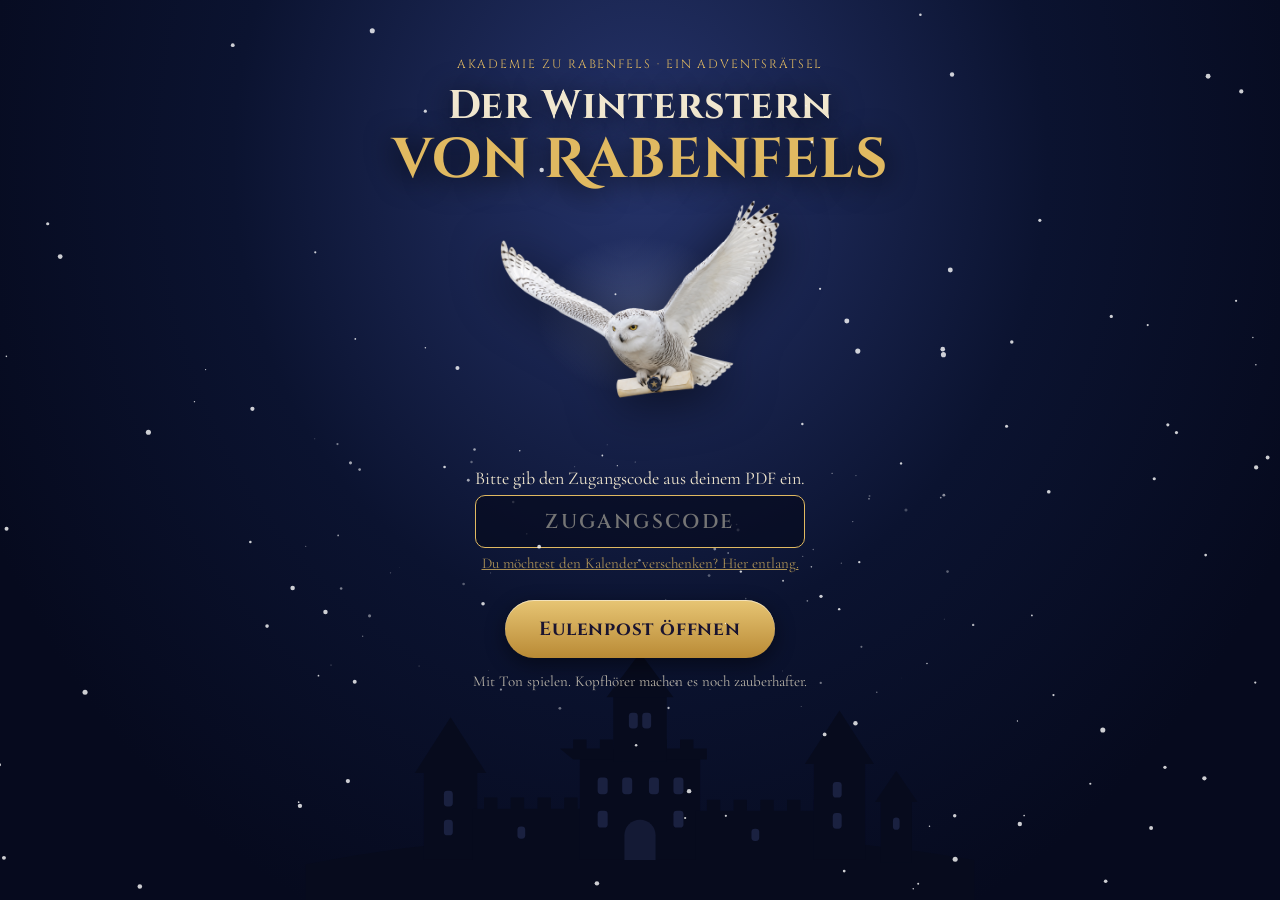
==== vorschau/index.html @ 27e2ab5c "Vorschau: gemalte Burg am Himmel, sprechende Porträts mit Stimmen, Pip Suchspiel Co-Authored-By: Cla" ====
<!doctype html>
<html lang="de">
<head><meta name="robots" content="noindex">
<meta charset="utf-8">
<meta name="viewport" content="width=device-width,initial-scale=1,viewport-fit=cover">
<title>Der Winterstern von Rabenfels</title>
<meta name="theme-color" content="#060a1e">
<meta name="robots" content="noindex">
<link rel="preconnect" href="https://fonts.googleapis.com"><link rel="preconnect" href="https://fonts.gstatic.com" crossorigin>
<link href="https://fonts.googleapis.com/css2?family=Cinzel:wght@500;700&family=Cinzel+Decorative:wght@700&family=Cormorant+Garamond:ital,wght@0,500;0,700;1,500;1,700&display=swap" rel="stylesheet">
<link rel="stylesheet" href="style.css?v=12">
</head>
<body>
<canvas id="snow"></canvas>

<section id="s-start" class="screen on">
  <div class="start-sky" id="start-sky"></div>
  <div class="start-in">
    <div class="kick">Akademie zu Rabenfels · Ein Adventsrätsel</div>
    <h1>Der Winterstern<em>von Rabenfels</em></h1>
    <div class="start-owl"><img src="eule.png" alt="Schneeeule mit Eulenpost"></div>
    <p id="giftline" class="giftline"></p>
    <div id="giftmsg" class="giftmsg"></div>
    <div id="codebox" class="codebox">
      <p>Bitte gib den Zugangscode aus deinem PDF ein.</p>
      <input id="code" autocomplete="off" autocapitalize="characters" placeholder="Zugangscode">
      <p class="small"><a href="verschenken.html">Du möchtest den Kalender verschenken? Hier entlang.</a></p>
    </div>
    <button id="btn-start" class="btn big">Eulenpost öffnen</button>
    <p class="small">Mit Ton spielen. Kopfhörer machen es noch zauberhafter.</p>
    <div class="start-spacer"></div>
  </div>
</section>

<section id="s-intro" class="screen">
  <video id="ivid" class="ivid" playsinline muted preload="auto" poster="intro_poster.jpg" src="intro.mp4"></video><div class="ivig"></div>
  <div class="intro-text" id="intro-text"></div>
  <button id="btn-skip" class="btn ghost sm skip">Weiter</button>
</section>

<section id="s-desk" class="screen">
  <header class="deskhead">
    <div><div class="kick">Akademie zu Rabenfels</div><div class="title">Der Winterstern</div></div>
    <div class="headbtns"><button id="btn-book" class="icon" title="Zauberbuch"></button><button id="btn-sound" class="icon" title="Ton"></button></div>
  </header>
  <div class="skybox" id="skybox"></div>
  <div class="skylab" id="skylab"></div>
  <div class="grid" id="grid"></div>
  <p class="foot" id="deskfoot"></p>
</section>

<section id="s-env" class="screen">
  <div class="env-wrap">
    <div class="env-date" id="env-date"></div>
    <div class="owl" id="owl"><img src="eule.png" alt="Schneeeule mit Brief"></div>
    <div class="letter" id="letter">
      <div class="lt-back"></div>
      <div class="lt-card" id="lt-card">Eulenbrief</div>
      <div class="lt-front"></div>
      <div class="lt-flap"></div>
      <div class="rune" id="rune"></div>
    </div>
    <p class="env-hint" id="env-hint">Fahr mit dem Finger die leuchtende Rune nach</p>
    <button class="btn ghost sm" id="btn-env-back">Zurück zum Sternenhimmel</button>
  </div>
</section>

<section id="s-case" class="screen">
  <div class="case">
    <div class="paper">
      <div class="case-top"><span id="c-date"></span><span class="nr" id="c-nr"></span></div>
      <div class="dept">Eulenbrief von Meisterin Eibenhain</div>
      <div class="titlerow"><h2 id="c-title"></h2><button class="say" id="btn-say" title="Vorlesen"></button></div>
      <p class="story" id="c-story"></p>
      <div class="widget" id="c-widget"></div>
      <p class="question" id="c-q"></p>
      <div class="answer" id="c-answer"></div>
      <div class="hints"><button class="btn ghost sm" id="btn-h1">Hinweis 1</button><button class="btn ghost sm" id="btn-h2">Hinweis 2</button></div>
      <p class="hinttext" id="c-hint"></p>
      <div class="solved" id="c-solved"></div>
    </div>
    <button class="btn ghost" id="btn-case-back">Zurück zum Sternenhimmel</button>
  </div>
</section>

<section id="s-book" class="screen">
  <div class="case"><div class="paper book-page">
    <div class="kick" style="color:var(--gold2)">Akademie zu Rabenfels</div>
    <h2>Das Zauberbuch</h2>
    <p class="story">Über dem höchsten Turm der Akademie leuchtet seit tausend Wintern der Winterstern. In dieser Nacht ist er erloschen, und ein Schneesturm hat sich über die Burg gelegt. Meisterin Eibenhain schickt dir jeden Tag im Dezember einen Eulenbrief mit einem Rätsel. Jede Lösung entzündet einen Stern mit einem Buchstaben. An Heiligabend verbindest du alle Sterne, sprichst die Formel und entzündest den Winterstern neu.</p>
    <h3>Zahlentafel</h3>
    <div class="numtab" id="numtab"></div>
    <h3>So funktioniert es</h3>
    <p class="story">Jeden Tag im Dezember bringt die Eule einen neuen Brief. Verpasste Tage kannst du jederzeit nachholen, zukünftige Briefe bleiben versiegelt. Wenn du nicht weiterkommst, helfen dir zwei Hinweise. Dein Fortschritt bleibt auf diesem Handy gespeichert.</p>
    <button class="btn" id="btn-book-back">Zurück</button>
  </div></div>
</section>

<section id="s-final" class="screen">
  <div class="fin-wrap">
    <div class="fin-head"><div class="kick">Heiligabend · Die Sternennacht</div><h2>Der Winterstern</h2></div>
    <p class="fin-hint" id="fin-hint"></p>
    <div class="finsky" id="finsky"></div>
    <div class="formula" id="formula"></div>
    <div class="fin-help" id="fin-help"><button class="btn ghost sm" id="btn-auto">Sterne verbinden lassen</button></div>
    <div id="verdict" class="paper verdict"></div>
    <div id="cert-wrap" class="cert-wrap">
      <div class="cert" id="cert"><div class="cert-in">
        <div class="cert-kick">AKADEMIE ZU RABENFELS</div>
        <div class="cert-title">Urkunde</div>
        <div class="cert-sub">Hiermit wird</div>
        <div class="cert-name" id="cert-name">Lehrling</div>
        <div class="cert-sub">ernannt zum Titel</div>
        <div class="cert-rank" id="cert-rank">Meister der Winterzauberei</div>
        <div class="cert-text">In 24 Nächten wurden alle Rätsel gelöst, die alte Formel gefunden und der Winterstern von Rabenfels wieder entzündet.</div>
        <div class="cert-foot"><div><span class="sig">Eibenhain</span><small>Meisterin Eibenhain</small></div><div class="cert-seal"><span class="cs-hint">Halten</span></div><div><span class="sig">24.12.</span><small>Rabenfels</small></div></div>
      </div></div>
      <p class="cert-tap"></p>
      <div class="rankpick" id="rankpick"><button class="btn ghost sm" data-r="Meisterin der Winterzauberei">Meisterin</button><button class="btn ghost sm" data-r="Meister der Winterzauberei">Meister</button></div>
      <div class="cert-name-edit" id="cert-edit"><input id="cert-input" maxlength="32" placeholder="Dein Name für die Urkunde"><button class="btn sm" id="cert-set">Eintragen</button></div>
      <div class="cert-btns"><button class="btn" id="cert-save">Urkunde speichern</button><button class="btn ghost" id="cert-share">Teilen</button></div>
      <button class="btn ghost sm" id="final-back" style="margin-top:8px">Zurück zum Sternenhimmel</button>
    </div>
    <div id="secret-wrap" class="secret-wrap">
      <div class="owlbig"><img src="eule.png" alt=""></div>
      <p class="secret-q">Eine letzte Eule bringt dir einen Brief.</p>
      <p class="secret-from" id="secret-from"></p>
      <button class="btn" id="secret-open">Brief öffnen</button>
    </div>
  </div>
</section>

<section id="s-secret" class="screen">
  <div class="secret-page">
    <div class="paper secret-letter" id="secret-letter">
      <div class="kick" style="color:var(--gold2)">Heiligabend · Persönlich</div>
      <h2 id="secret-to">Für dich</h2>
      <p class="secret-text" id="secret-text"></p>
      <p class="secret-sign" id="secret-sign"></p>
    </div>
    <button class="btn ghost" id="secret-back">Zurück zur Urkunde</button>
  </div>
</section>

<div id="cert-modal" class="cert-modal" aria-hidden="true">
  <div class="cm-box">
    <img id="cert-big" alt="Urkunde Winterzauberei">
    <div class="cm-btns"><button class="btn" id="cert-pdf">Als PDF speichern</button><button class="btn ghost" id="cert-close">Schließen</button></div>
    <p class="cm-note">Das PDF ist im A4 Querformat und lässt sich direkt ausdrucken.</p>
  </div>
</div>
<div id="toast" class="toast"></div>
<audio id="music" src="musik.mp3" loop preload="auto"></audio>
<script src="icons.js?v=12"></script>
<script src="gate.js"></script>
<script src="data.js?v=12"></script>
<script src="stimmen.js?v=12"></script>
<script src="app.js?v=12"></script>
<script src="widgets.js?v=12"></script>
</body>
</html>
---- vorschau/style.css ----
:root{--ink:#2b2340;--paper:#f2e8d2;--paper2:#e6d6b2;--gold:#e0b961;--gold2:#b8893a;--navy:#0b1330;--deep:#060a1e;--blue:#2f4f96;--wax:#1d2f6b;--rose:#8a2a3a}
*{box-sizing:border-box;-webkit-tap-highlight-color:transparent}
html,body{margin:0;height:100%;background:var(--deep);color:#f1e7cf;font-family:'Cormorant Garamond',Georgia,serif;font-size:18px;overflow:hidden}
button{font:inherit;cursor:pointer;color:inherit}
#snow{position:fixed;inset:0;pointer-events:none;z-index:50}
.screen{position:fixed;inset:0;display:none;overflow-y:auto;-webkit-overflow-scrolling:touch;overflow-x:hidden}
.screen.on{display:block;animation:fadein .6s ease}
@keyframes fadein{from{opacity:0}to{opacity:1}}
.kick{font-family:Cinzel,serif;letter-spacing:.16em;text-transform:uppercase;font-size:12px;color:var(--gold)}
.btn{background:linear-gradient(180deg,#e7c574,#b98a35);color:#1a1430;border:0;border-radius:999px;padding:12px 24px;font-family:Cinzel,serif;font-weight:700;font-size:16px;letter-spacing:.04em;box-shadow:0 6px 20px rgba(0,0,0,.45),inset 0 1px 0 rgba(255,255,255,.5);transition:transform .15s}
.btn:active{transform:scale(.96)}
.btn.big{font-size:19px;padding:16px 34px;margin-top:22px}
.btn.ghost{background:transparent;border:1px solid rgba(224,185,97,.6);color:var(--gold);box-shadow:none}
.paper .btn.ghost{color:var(--ink);border-color:rgba(43,35,64,.45)}
.btn.sm{padding:8px 15px;font-size:13px}
.small{font-size:15px;opacity:.75;margin-top:14px}
h1,h2,h3{font-family:Cinzel,serif;font-weight:700}
/* Start */
#s-start{background:radial-gradient(ellipse at 50% 18%,#26346b 0,#0b1330 45%,#060a1e 80%)}
.start-sky{position:absolute;inset:0;overflow:hidden}
.start-sky svg{position:absolute;left:50%;bottom:0;transform:translateX(-50%);width:max(100%,760px);height:auto;max-height:52vh}
.start-in{position:relative;min-height:100%;display:flex;flex-direction:column;align-items:center;justify-content:flex-start;text-align:center;padding:calc(56px + env(safe-area-inset-top)) 22px 40px}
h1{font-size:34px;line-height:1.12;margin:12px 0 6px;text-shadow:0 4px 30px #000;letter-spacing:.02em}
h1 em{display:block;font-style:normal;color:var(--gold);font-size:46px;font-family:'Cinzel Decorative',Cinzel,serif}
.giftline{font-style:italic;font-size:20px;color:#f6e7c4;min-height:22px;max-width:340px;margin:8px 0}
.giftmsg{display:none;white-space:pre-line;background:rgba(242,232,210,.94);color:var(--ink);border-radius:10px;padding:14px 16px;max-width:360px;font-size:18px;box-shadow:0 10px 30px rgba(0,0,0,.5)}
.codebox{display:none;margin-top:14px;max-width:340px}
.codebox p{margin:6px 0}
.codebox input{width:100%;font:600 20px Cinzel,serif;text-align:center;letter-spacing:.12em;padding:12px;border-radius:10px;border:1px solid var(--gold);background:rgba(6,10,30,.7);color:#fff3d6;text-transform:uppercase}
.codebox a{color:var(--gold)}
.start-spacer{flex:1;min-height:40px}
.deadstar{position:relative;width:70px;height:70px;margin:4px auto}
.deadstar svg{width:100%;height:100%}
/* Intro */
#s-intro{background:#040716}
.intro-stage{position:absolute;inset:0;overflow:hidden}
.intro-stage svg{position:absolute;left:50%;bottom:0;transform:translateX(-50%);width:max(100%,600px)}
.intro-text{position:absolute;left:0;right:0;top:18%;text-align:center;font-family:Cinzel,serif;font-size:24px;line-height:1.35;text-shadow:0 2px 20px #000;padding:0 26px;transition:opacity .6s}
.skip{position:absolute;right:16px;top:calc(16px + env(safe-area-inset-top));z-index:5}
#istar{transform-origin:300px 120px;transition:opacity 2.5s,transform 2.5s}
#istar.out{opacity:.08;transform:scale(.5)}
.win{transition:fill 1.2s}
/* Desk */
#s-desk{background:linear-gradient(180deg,#0a1230 0,#111c45 40%,#1b1b3a 100%)}
.deskhead{display:flex;justify-content:space-between;align-items:center;padding:calc(14px + env(safe-area-inset-top)) 16px 4px}
.deskhead .title{font-family:Cinzel,serif;font-size:23px;font-weight:700}
.headbtns{display:flex;gap:8px}
.icon{width:44px;height:44px;border-radius:50%;border:1px solid rgba(224,185,97,.5);background:rgba(0,0,0,.25);font-size:20px}
.skybox{position:relative;margin:4px 12px 2px;border-radius:16px;overflow:hidden;background:radial-gradient(ellipse at 50% 30%,#22306a,#0a1230 75%);box-shadow:inset 0 0 40px rgba(0,0,0,.6),0 8px 24px rgba(0,0,0,.4);max-width:520px;margin-left:auto;margin-right:auto}
.skybox svg{display:block;width:100%;height:auto}
.skylab{text-align:center;font-family:Cinzel,serif;font-size:13px;letter-spacing:.08em;color:var(--gold);margin:8px 0 2px}
.st-star{transition:opacity .6s}
.st-star.new{animation:starin 1.4s ease}
@keyframes starin{0%{transform:scale(3);opacity:0}60%{opacity:1}100%{transform:scale(1)}}
.grid{display:grid;grid-template-columns:repeat(4,1fr);gap:12px;padding:10px 14px 18px;max-width:520px;margin:0 auto}
.env{position:relative;aspect-ratio:4/3;border-radius:6px;background:linear-gradient(160deg,#f1e4c6,#d8c49a);box-shadow:0 6px 14px rgba(0,0,0,.45);border:0;padding:0;overflow:hidden;color:var(--ink);transform:rotate(var(--r,0deg));transition:transform .2s}
.env::before{content:"";position:absolute;left:0;right:0;top:0;height:55%;background:linear-gradient(160deg,#e4d2aa,#ccb586);clip-path:polygon(0 0,100% 0,50% 100%)}
.env .num{position:absolute;left:6px;bottom:2px;font-family:Cinzel,serif;font-weight:700;font-size:18px}
.env .wax{position:absolute;left:50%;top:50%;width:34px;height:34px;transform:translate(-50%,-38%)}
.env .wax img{width:100%;height:100%}
.env .wax i{position:absolute;right:-8px;bottom:-6px;font-size:13px;font-style:normal}
.env.locked{filter:grayscale(.55) brightness(.62)}
.env.open{background:linear-gradient(160deg,#e9e0cb,#cfc2a4)}
.env.open::before{opacity:.35}
.env .solvedmark{position:absolute;left:50%;top:50%;transform:translate(-50%,-50%);font-size:26px;color:var(--gold2)}
.env.today{animation:glow 2s ease-in-out infinite}
@keyframes glow{0%,100%{box-shadow:0 0 0 2px rgba(224,185,97,.4),0 6px 14px rgba(0,0,0,.45)}50%{box-shadow:0 0 0 3px var(--gold),0 0 26px rgba(224,185,97,.75)}}
.foot{text-align:center;font-size:16px;opacity:.75;padding:0 20px calc(30px + env(safe-area-inset-bottom))}
/* Eulenbrief öffnen */
#s-env{background:radial-gradient(ellipse at 50% 30%,#1d2b62,#070c22 75%)}
.env-wrap{min-height:100%;display:flex;flex-direction:column;align-items:center;justify-content:center;padding:calc(30px + env(safe-area-inset-top)) 14px 30px}
.env-date{font-family:Cinzel,serif;color:var(--gold);letter-spacing:.1em;font-size:15px;margin-bottom:6px;text-align:center}
.owl{width:min(64vw,250px);height:min(45vw,176px);transform:translate(-120vw,-30px) rotate(-10deg);filter:drop-shadow(0 14px 18px rgba(0,0,0,.45));pointer-events:none;position:relative;z-index:4}
.owl img{width:100%;height:100%;object-fit:contain;transform-origin:50% 60%;animation:flap .42s ease-in-out infinite alternate}
@keyframes flap{from{transform:scaleY(1) translateY(0)}to{transform:scaleY(.93) translateY(5px)}}
.owl.rest img{animation:hover 1.6s ease-in-out infinite alternate}
@keyframes hover{from{transform:translateY(0) rotate(-1deg)}to{transform:translateY(-8px) rotate(1.5deg)}}
.owl.fly{animation:owlfly 1.6s cubic-bezier(.2,.8,.25,1) forwards}
.owl.away{animation:owlaway 1.3s ease-in forwards}
@keyframes owlfly{0%{transform:translate(-110vw,-120px) scale(.45) rotate(-14deg)}60%{transform:translate(6vw,-14px) scale(1.04) rotate(6deg)}100%{transform:translate(0,0) scale(1) rotate(0)}}
@keyframes owlaway{0%{transform:translate(0,0) scale(1)}100%{transform:translate(115vw,-60vh) scale(.5) rotate(12deg)}}
.letter{position:relative;width:min(92vw,380px);aspect-ratio:4/3;margin-top:6px;opacity:0;transform:translateY(-40px) scale(.7)}
.letter.in{animation:letterin .9s .9s ease forwards}
@keyframes letterin{to{opacity:1;transform:none}}
.lt-back{position:absolute;inset:0;border-radius:8px;background:linear-gradient(160deg,#f3e7cb,#d9c497);box-shadow:0 18px 40px rgba(0,0,0,.6)}
.lt-flap{position:absolute;left:0;right:0;top:0;height:58%;background:linear-gradient(160deg,#e6d4a9,#ccb382);clip-path:polygon(0 0,100% 0,50% 100%);transform-origin:top;transition:transform .9s ease;z-index:2}
.letter.opened .lt-flap{transform:rotateX(180deg);z-index:0}
.lt-card{position:absolute;left:8%;right:8%;top:12%;bottom:8%;background:#fbf4e3;border-radius:4px;transition:transform 1s ease .4s;z-index:1;display:flex;align-items:flex-start;justify-content:center;padding-top:10px;font-family:Cinzel,serif;color:var(--ink);font-size:14px;letter-spacing:.1em}
.letter.opened .lt-card{transform:translateY(-55%)}
.lt-front{position:absolute;inset:0;border-radius:8px;background:linear-gradient(160deg,#efe1c0,#d6c092);clip-path:polygon(0 0,50% 62%,100% 0,100% 100%,0 100%);z-index:2}
.rune{position:absolute;left:50%;top:58%;width:44%;aspect-ratio:1;transform:translate(-50%,-50%);z-index:3;touch-action:none}
.rune svg{width:100%;height:100%;overflow:visible}
.rune.broken{animation:sealbreak 1s ease forwards}
@keyframes sealbreak{30%{transform:translate(-50%,-50%) scale(1.15)}100%{transform:translate(-50%,-50%) scale(.2);opacity:0}}
.env-hint{margin:22px 0 10px;text-align:center;font-size:19px;color:#f3e2bb;min-height:26px;max-width:340px}
/* Rätselseite */
#s-case{background:radial-gradient(ellipse at 50% 0,#1d2b62,#070c22 70%)}
.case{max-width:560px;margin:0 auto;padding:calc(14px + env(safe-area-inset-top)) 14px calc(40px + env(safe-area-inset-bottom))}
.paper{position:relative;background:linear-gradient(180deg,#f6eedb,#ecdfc0);color:var(--ink);border-radius:12px;padding:22px 18px 20px;box-shadow:0 18px 40px rgba(0,0,0,.55);margin-bottom:16px}
.paper::before{content:"";position:absolute;inset:8px;border:1px solid rgba(184,137,58,.45);border-radius:8px;pointer-events:none}
.case-top{display:flex;justify-content:space-between;align-items:center;font-family:Cinzel,serif;font-size:13px;letter-spacing:.08em;color:var(--gold2)}
.case-top .nr{display:inline-flex;align-items:center;justify-content:center;width:38px;height:38px;border-radius:50%;background:var(--wax);color:#f1d690;font-weight:700;font-size:17px}
.dept{font-family:Cinzel,serif;font-size:11px;letter-spacing:.18em;text-transform:uppercase;opacity:.6;margin-top:2px}
.titlerow{display:flex;align-items:center;justify-content:space-between;gap:10px}
.titlerow h2{font-size:24px;margin:10px 0 4px;line-height:1.15}
.say{width:42px;height:42px;flex:none;border-radius:50%;border:1px solid rgba(43,35,64,.35);background:transparent;font-size:19px}
.say.on{background:var(--gold);border-color:var(--gold2)}
.story{font-size:19px;line-height:1.45;margin:8px 0}
.story .cur{display:inline-block;width:2px;background:var(--ink);animation:blink 1s infinite;margin-left:1px}
@keyframes blink{50%{opacity:0}}
.widget{margin:14px 0 6px}
.question{font-weight:700;font-size:19px;line-height:1.35;margin:12px 0 8px}
.answer{display:flex;gap:8px;margin-top:6px}
.answer input{flex:1;min-width:0;font:600 19px Cinzel,serif;padding:11px 12px;border:1px solid rgba(43,35,64,.45);border-radius:10px;background:#fffaf0;color:var(--ink);text-transform:uppercase;letter-spacing:.06em}
.hints{display:flex;gap:8px;margin-top:14px}
.hinttext{font-style:italic;font-size:18px;min-height:4px;margin:8px 0 0}
.solved{display:none;margin-top:16px;padding:16px;border-radius:12px;background:linear-gradient(180deg,#14204a,#0b1330);color:#f6e8c4;text-align:center;font-size:18px;line-height:1.4}
.solved b.big{display:block;font-family:Cinzel,serif;font-size:54px;color:var(--gold);line-height:1.1;margin:4px 0;text-shadow:0 0 22px rgba(224,185,97,.7)}
.solved .stamp2{display:block;font-family:Cinzel,serif;letter-spacing:.3em;font-size:13px;color:var(--gold);opacity:.9}
.shake{animation:shake .45s}
@keyframes shake{20%,60%{transform:translateX(-7px)}40%,80%{transform:translateX(7px)}}
.flystar{position:fixed;left:50%;top:55%;z-index:60;font-family:Cinzel,serif;font-size:46px;color:#fff3c4;text-shadow:0 0 18px #ffd56a,0 0 40px #ffb92e;pointer-events:none;animation:flystar 1.7s ease-in forwards}
@keyframes flystar{0%{transform:translate(-50%,-50%) scale(.4);opacity:0}25%{transform:translate(-50%,-50%) scale(1.4);opacity:1}100%{transform:translate(-50%,-62vh) scale(.3);opacity:0}}
.sparkle{position:fixed;width:7px;height:7px;border-radius:50%;background:#ffe8a6;box-shadow:0 0 10px #ffd56a;z-index:70;pointer-events:none;animation:spark 1s ease-out forwards}
@keyframes spark{to{transform:translate(var(--dx),var(--dy)) scale(.2);opacity:0}}
.toast{position:fixed;left:50%;bottom:calc(26px + env(safe-area-inset-bottom));transform:translate(-50%,40px);opacity:0;background:rgba(11,19,48,.96);border:1px solid var(--gold);color:#f6e8c4;padding:12px 18px;border-radius:12px;font-size:17px;z-index:90;transition:.3s;max-width:88vw;text-align:center;pointer-events:none}
.toast.on{opacity:1;transform:translate(-50%,0)}
/* Widgets allgemein */
.box{background:rgba(255,255,255,.45);border:1px solid rgba(184,137,58,.4);border-radius:10px;padding:12px}
.wlab{font-family:Cinzel,serif;font-size:12px;letter-spacing:.12em;text-transform:uppercase;color:var(--gold2);margin:10px 0 4px;text-align:center}
.center{text-align:center}
.mx{display:block;margin:10px auto 0}
.opts{display:grid;gap:8px}
.opt{display:flex;flex-direction:column;align-items:center;gap:4px;padding:10px 6px;border-radius:10px;border:1px solid rgba(43,35,64,.3);background:rgba(255,255,255,.5);color:var(--ink)}
.opt.sel{border-color:var(--gold2);background:#fff3d0;box-shadow:0 0 0 2px var(--gold)}
.opt .lab{font-family:Cinzel,serif;font-weight:700}
.scratch{position:relative;border-radius:10px;overflow:hidden;touch-action:none;user-select:none}
.scratch canvas{position:absolute;inset:0;width:100%;height:100%}
.inktext{padding:26px 22px;font-size:22px;line-height:1.45;font-style:italic;color:#4b2a7a;text-align:center;min-height:170px;display:flex;align-items:center;justify-content:center;background:linear-gradient(160deg,#f7edd6,#e9d9b3)}
.ball{position:relative;width:min(78vw,280px);margin:0 auto}
.ball .sphere{position:relative;width:100%;aspect-ratio:1;border-radius:50%;overflow:hidden;background:radial-gradient(circle at 35% 30%,#d7e6ff,#6d86c9 45%,#22306a 80%);box-shadow:0 0 40px rgba(140,170,255,.5);touch-action:none}
.ball .mw{position:absolute;inset:0;display:flex;align-items:center;justify-content:center;font-family:Cinzel,serif;font-weight:700;font-size:44px;color:#fff;text-shadow:0 0 14px #b8d0ff;transform:scaleX(-1);letter-spacing:.05em}
.ball .sphere canvas{position:absolute;inset:0;width:100%;height:100%;border-radius:50%}
.ball .stand{width:60%;height:34px;margin:-8px auto 0;background:linear-gradient(180deg,#8a6a3a,#4f3a1c);clip-path:polygon(12% 0,88% 0,100% 100%,0 100%);border-radius:4px}
.cauld{position:relative;height:250px;touch-action:none}
.cauld .pot{position:absolute;left:50%;bottom:6px;transform:translateX(-50%);width:190px;height:120px}
.cauld .steam{position:absolute;left:50%;bottom:118px;transform:translateX(-50%);font-family:Cinzel,serif;font-weight:700;font-size:34px;color:#fff;text-shadow:0 0 16px #9fe0a5;opacity:0;transition:opacity 1s,transform 1.5s;white-space:nowrap}
.cauld .steam.on{opacity:1;transform:translate(-50%,-14px)}
.ingr{position:absolute;top:4px;display:flex;flex-direction:column;align-items:center;width:25%;touch-action:none}
.ingr .dot{width:44px;height:44px;border-radius:50%;box-shadow:inset -5px -6px 0 rgba(0,0,0,.2),0 4px 8px rgba(0,0,0,.3);display:flex;align-items:center;justify-content:center;font-family:Cinzel,serif;font-weight:700;color:#fff;font-size:18px;text-shadow:0 1px 2px rgba(0,0,0,.6)}
.ingr small{font-size:13px;margin-top:3px;font-weight:600}
.ingr.used{opacity:.2;pointer-events:none}
.seqline{text-align:center;font-family:Cinzel,serif;font-size:22px;letter-spacing:.3em;min-height:28px}
.wheel{width:min(84vw,300px);margin:0 auto;display:block;touch-action:none}
.codeword{text-align:center;font-family:Cinzel,serif;font-size:30px;letter-spacing:.25em;color:var(--wax);font-weight:700}
.moons{display:flex;justify-content:center;gap:6px;flex-wrap:wrap}
.moons .m{width:52px;text-align:center}
.moons svg{width:52px;height:52px}
.qmark{width:52px;height:52px;border-radius:50%;border:2px dashed var(--gold2);display:flex;align-items:center;justify-content:center;font:700 24px Cinzel,serif;color:var(--gold2)}
.frames{display:grid;grid-template-columns:repeat(3,1fr);gap:8px}
.frame{position:relative;border:6px solid #a77a2e;border-radius:10px 10px 50% 50%/10px 10px 22% 22%;background:radial-gradient(circle at 50% 35%,#5a4a7a,#22183a);padding:16px 4px 10px;text-align:center;color:#f6e8c4;box-shadow:0 6px 12px rgba(0,0,0,.35),inset 0 0 0 2px #e0b961}
.frame .face{font-size:38px}
.frame b{display:block;font-family:Cinzel,serif;font-size:12px;margin-top:4px}
.frame.talk{animation:wob .5s}
@keyframes wob{30%{transform:rotate(-3deg)}60%{transform:rotate(3deg)}}
.bubble{min-height:58px;margin:10px 0 4px;padding:10px 14px;border-radius:14px;background:#fff;color:var(--ink);font-style:italic;font-size:19px;text-align:center;box-shadow:0 4px 10px rgba(0,0,0,.15)}
.lift{margin-top:8px;display:grid;grid-template-columns:repeat(3,1fr);gap:8px}
.stairs{display:grid;grid-template-columns:repeat(4,1fr);gap:3px;max-width:300px;margin:0 auto;background:#2a2140;padding:6px;border-radius:10px;position:relative}
.stairs .t{aspect-ratio:1;background:#4b3f68;border-radius:4px;padding:0;border:0;transition:transform .25s}
.stairs .t svg{width:100%;height:100%;display:block}
.stairs.ok .t{background:#5d4f86}
.stairs-ends{display:flex;justify-content:space-between;max-width:300px;margin:4px auto;font-family:Cinzel,serif;font-size:13px}
.maze{position:relative;width:min(84vw,300px);aspect-ratio:1;margin:0 auto;touch-action:none}
.maze svg{width:100%;height:100%;display:block}
.arrows{display:grid;grid-template-columns:repeat(3,52px);gap:6px;justify-content:center;margin-top:10px}
.arrows button{height:46px;border-radius:10px;border:1px solid rgba(43,35,64,.3);background:rgba(255,255,255,.6);font-size:20px}
.mbox{position:relative;max-width:320px;margin:0 auto}
.crank{display:block;width:150px;height:150px;margin:0 auto;touch-action:none}
.bells{display:grid;grid-template-columns:repeat(6,1fr);gap:6px;margin-top:10px}
.bells button{border:0;background:none;padding:0;display:flex;flex-direction:column;align-items:center;font-family:Cinzel,serif;font-weight:700;color:var(--ink)}
.bells button span{font-size:30px;line-height:1}
.bells button.ring span{animation:wob .4s}
.globe{width:min(74vw,260px);margin:0 auto;display:block;touch-action:none}
.globewrap{position:relative;width:min(74vw,260px);margin:0 auto}
.globewrap canvas{position:absolute;left:0;top:0;width:100%;aspect-ratio:1;border-radius:50%;pointer-events:none}
.globetext{position:absolute;left:14%;right:14%;top:22%;height:44%;display:flex;align-items:center;justify-content:center;text-align:center;font-style:italic;font-weight:700;font-size:18px;line-height:1.25;color:#fff;text-shadow:0 0 8px #000,0 0 3px #000;opacity:0;pointer-events:none}
.meter{height:8px;border-radius:5px;background:rgba(43,35,64,.15);overflow:hidden;max-width:220px;margin:10px auto 0}
.meter i{display:block;height:100%;width:0;background:linear-gradient(90deg,#9fc3ff,#fff)}
.sudo{display:grid;grid-template-columns:repeat(4,1fr);gap:0;max-width:300px;margin:0 auto;border:3px solid #3f6b3a;border-radius:8px;overflow:hidden;background:#6a4b2a}
.sudo button{aspect-ratio:1;border:1px solid rgba(0,0,0,.25);background:#7a5a36;padding:2px;display:flex;flex-direction:column;align-items:center;justify-content:center;color:#fff}
.sudo button.giv{background:#5c4226}
.sudo button.gold{box-shadow:inset 0 0 0 3px var(--gold);background:#8a6a3c}
.sudo button:nth-child(4n+2){border-right:3px solid #3f6b3a}
.sudo button:nth-child(n+5):nth-child(-n+8){border-bottom:3px solid #3f6b3a}
.herb{width:34px;height:34px;border-radius:50%;display:flex;align-items:center;justify-content:center;font:700 16px Cinzel,serif;color:#fff;box-shadow:inset -3px -4px 0 rgba(0,0,0,.2)}
.sudo small{font-size:11px;margin-top:2px}
.legend{display:flex;flex-wrap:wrap;justify-content:center;gap:8px;margin-top:10px;font-size:15px}
.legend span{display:flex;align-items:center;gap:4px}
.legend i{width:16px;height:16px;border-radius:50%;display:inline-block}
.scale{width:min(86vw,320px);margin:0 auto;display:block}
.recipe{display:flex;flex-direction:column;gap:4px;align-items:center;font-size:18px;margin-bottom:8px}
.ctrl{display:flex;gap:10px;justify-content:center;align-items:center;margin-top:8px}
.ctrl b{font-family:Cinzel,serif;font-size:22px;min-width:40px;text-align:center}
.cave{position:relative;border-radius:12px;overflow:hidden;min-height:240px;background:#3b2c22 url("data:image/svg+xml,%3Csvg xmlns='http://www.w3.org/2000/svg' width='80' height='40'%3E%3Crect width='80' height='40' fill='%235a4535'/%3E%3Cpath d='M0 20H80M40 0V20M20 20V40M60 20V40' stroke='%233a2a1e' stroke-width='3'/%3E%3C/svg%3E");touch-action:none;user-select:none}
.cave .insc{position:absolute;inset:0;display:flex;align-items:center;justify-content:center;padding:24px 26px;text-align:center;font-size:21px;line-height:1.45;font-weight:700;color:#f3d79a;text-shadow:0 1px 0 #000}
.cave .dark{position:absolute;inset:0;background:#06040a;-webkit-mask-image:radial-gradient(circle 74px at var(--x,-200px) var(--y,-200px),transparent 0,transparent 45%,#000 100%);mask-image:radial-gradient(circle 74px at var(--x,-200px) var(--y,-200px),transparent 0,transparent 45%,#000 100%)}
.cave .flame{position:absolute;left:var(--x,-200px);top:var(--y,-200px);transform:translate(-50%,-10%);font-size:34px;pointer-events:none;filter:drop-shadow(0 0 14px #ffb347)}
.scopebox{position:relative;border-radius:12px;overflow:hidden;background:#050818;touch-action:none}
.scopebox svg{display:block;width:100%;height:auto}
.lockw{display:flex;justify-content:center;gap:10px;margin:8px 0}
.ring{display:flex;flex-direction:column;align-items:center;gap:4px}
.ring button{width:56px;height:34px;border-radius:8px;border:1px solid rgba(43,35,64,.3);background:rgba(255,255,255,.6)}
.ring b{width:56px;height:62px;display:flex;align-items:center;justify-content:center;font:700 34px Cinzel,serif;color:#f1d690;background:linear-gradient(180deg,#2a2140,#3b3160 50%,#2a2140);border-radius:8px;box-shadow:inset 0 2px 6px rgba(0,0,0,.6)}
.clues{font-size:17px;line-height:1.35}
.clues div{display:flex;gap:10px;align-items:baseline;padding:4px 0;border-bottom:1px dashed rgba(43,35,64,.2)}
.clues b{font-family:Cinzel,serif;letter-spacing:.2em;min-width:56px}
.chest{font-size:56px;text-align:center;transition:transform .5s}
.shelf{display:flex;align-items:flex-end;justify-content:center;gap:8px;height:180px;padding:0 10px;border-bottom:12px solid #6b4a2a;background:linear-gradient(180deg,rgba(107,74,42,.15),rgba(107,74,42,.35));border-radius:8px 8px 0 0}
.book{width:52px;border:0;border-radius:4px 4px 0 0;display:flex;align-items:center;justify-content:center;font:700 22px Cinzel,serif;color:#f6e1a8;box-shadow:inset -6px 0 0 rgba(0,0,0,.18),inset 0 8px 0 rgba(255,255,255,.08);transition:height .3s,transform .2s}
.book.sel{transform:translateY(-10px);outline:3px solid var(--gold)}
.dots{display:block;width:min(70vw,250px);margin:0 auto;touch-action:none}
.owlrow{display:flex;justify-content:center;gap:10px}
.owlbtn{border:1px solid rgba(43,35,64,.3);background:rgba(255,255,255,.55);border-radius:12px;padding:6px 10px;display:flex;flex-direction:column;align-items:center;min-width:76px}
.owlbtn span{font-size:30px}
.owlbtn.sel{box-shadow:0 0 0 3px var(--gold);background:#fff3d0}
.owlbtn.placed{opacity:.45}
.towers{display:grid;grid-template-columns:repeat(3,1fr);gap:8px;margin-top:12px}
.tower{border:0;border-radius:10px 10px 4px 4px;background:linear-gradient(180deg,#3a3260,#241c40);color:#f6e8c4;padding:10px 4px;min-height:120px;display:flex;flex-direction:column;align-items:center;justify-content:space-between}
.tower .slot{font-size:30px;min-height:38px}
.tower small{font-family:Cinzel,serif;font-size:12px}
.lanterns{display:grid;grid-template-columns:repeat(3,1fr);gap:10px;max-width:300px;margin:0 auto}
.lantern{border:0;border-radius:14px;background:#2a2140;color:#8d84a8;padding:10px 0;display:flex;flex-direction:column;align-items:center;font:700 20px Cinzel,serif;transition:background .2s,color .2s,box-shadow .2s}
.lantern span{font-size:30px;filter:grayscale(1) brightness(.6);transition:filter .2s}
.lantern.lit{background:#5a4a2a;color:#ffe9a8;box-shadow:0 0 26px #ffcf6a}
.lantern.lit span{filter:none}
.xw{display:flex;flex-direction:column;align-items:flex-start;gap:4px;width:fit-content;margin:0 auto}
.xrow{display:flex;gap:3px;align-items:center}
.xrow input{width:38px;height:42px;text-align:center;font:700 20px Cinzel,serif;border:1px solid rgba(43,35,64,.45);border-radius:6px;background:#fffaf0;color:var(--ink);text-transform:uppercase;padding:0}
.xrow input.g{background:#fbe6a8;border:2px solid var(--gold2)}
.xrow input.ok{color:#2f6b2f}
.xrow .n{width:20px;font:700 14px Cinzel,serif;text-align:right;margin-right:4px}
.xclues{font-size:17px;margin-top:10px;line-height:1.4}
.diffpic{border-radius:10px;overflow:hidden;margin-bottom:6px}
.diffpic svg{display:block;width:100%;height:auto}
.pix{display:grid;grid-template-columns:repeat(5,1fr);gap:4px;max-width:260px;margin:0 auto}
.pix button{aspect-ratio:1;border:1px solid rgba(43,35,64,.3);border-radius:6px;background:rgba(255,255,255,.6);font:700 17px Cinzel,serif;color:var(--ink);padding:0}
.pix button.on{background:linear-gradient(180deg,#f0cf7a,#c9973d);color:#2a1d10;border-color:#a0782c}
.dialw{position:relative;width:min(70vw,250px);margin:0 auto}
.dialw svg{width:100%;display:block;touch-action:none}
.spark{width:90px;height:90px;margin:6px auto;border-radius:50%;background:radial-gradient(circle,#fff7d6,#ffd56a 35%,rgba(255,180,60,0) 70%);opacity:.12;transition:opacity .08s}
.spark.on{opacity:1}
.mtab{display:grid;grid-template-columns:repeat(4,1fr);gap:6px;font-size:16px;text-align:center;margin-top:8px}
.mtab div{background:rgba(255,255,255,.5);border-radius:6px;padding:4px 0}
.mtab b{font-family:Cinzel,serif}
.numtab{display:grid;grid-template-columns:repeat(9,1fr);gap:3px;font-size:13px;text-align:center}
.numtab div{background:rgba(255,255,255,.55);border-radius:4px;padding:3px 0;line-height:1.1;color:var(--ink)}
.numtab b{font-family:Cinzel,serif;font-size:15px}
/* Finale */
#s-final{background:radial-gradient(ellipse at 50% 30%,#1b285c,#050818 75%)}
.fin-wrap{max-width:560px;margin:0 auto;padding:calc(14px + env(safe-area-inset-top)) 12px calc(40px + env(safe-area-inset-bottom))}
.fin-head{text-align:center;margin:6px 0}
.fin-head h2{margin:6px 0;font-size:24px}
.fin-hint{text-align:center;font-size:19px;line-height:1.4;margin:6px 6px 10px;min-height:52px}
.finsky{position:relative;border-radius:16px;overflow:hidden;background:radial-gradient(ellipse at 50% 35%,#22306a,#070c22 78%);box-shadow:0 10px 30px rgba(0,0,0,.6);touch-action:none;user-select:none}
.finsky svg{display:block;width:100%;height:auto}
.formula{display:flex;flex-wrap:wrap;justify-content:center;gap:6px 14px;margin:14px 0 6px}
.formula .word{display:flex;gap:2px}
.formula .slot{width:21px;height:30px;border-bottom:2px solid rgba(224,185,97,.55);font:700 21px Cinzel,serif;text-align:center;color:var(--gold)}
.formula .slot.new{animation:pop .7s ease}
.formula.glow .slot{color:#fff6d0;text-shadow:0 0 12px #ffd56a;border-color:transparent}
@keyframes pop{0%{transform:scale(2.4);opacity:0}60%{transform:scale(.9);opacity:1}100%{transform:scale(1)}}
.fin-help{display:flex;justify-content:center;gap:8px;margin:8px 0}
.verdict{display:none}
.verdict.on{display:block;animation:fadein 1s}
.cert-wrap{display:none;text-align:center}
.cert-wrap.on{display:block;animation:fadein 1s}
.cert{position:relative;background:linear-gradient(180deg,#f8f0dc,#eadbb5);color:var(--ink);border-radius:6px;padding:12px;box-shadow:0 18px 40px rgba(0,0,0,.6);aspect-ratio:1600/1130;cursor:pointer}
.cert-in{height:100%;border:3px solid var(--wax);outline:1px solid var(--gold2);outline-offset:-8px;border-radius:3px;display:flex;flex-direction:column;align-items:center;justify-content:center;padding:6px 10px}
.cert-kick{font-family:Cinzel,serif;font-size:9px;letter-spacing:.16em;color:var(--wax)}
.cert-title{font-family:'Cinzel Decorative',Cinzel,serif;font-weight:700;font-size:30px;line-height:1.1;margin:2px 0}
.cert-sub{font-style:italic;font-size:13px}
.cert-name{font-family:Cinzel,serif;font-weight:700;font-size:24px;color:var(--wax);line-height:1.1}
.cert-rank{font-family:Cinzel,serif;font-weight:700;font-size:15px;letter-spacing:.06em}
.cert-text{font-size:11px;line-height:1.3;max-width:88%;margin-top:3px}
.cert-foot{display:flex;justify-content:space-between;align-items:center;width:88%;margin-top:4px}
.cert-foot>div{display:flex;flex-direction:column;align-items:center;font-size:9px}
.sig{font-family:'Cinzel Decorative',serif;font-size:14px;border-bottom:1px solid var(--ink);padding:0 8px}
.cert-seal{width:48px;height:48px;border-radius:50%;background:url(siegel.svg) center/contain no-repeat;position:relative;touch-action:none}
.cert-seal.empty{background:none;border:2px dashed var(--gold2)}
.cert-seal.empty::after{content:"";position:absolute;inset:0;border-radius:50%;background:url(siegel.svg) center/contain no-repeat;transform:scale(var(--p,0));opacity:calc(var(--p,0)*1)}
.cs-hint{position:absolute;inset:0;display:flex;align-items:center;justify-content:center;font-size:9px;font-family:Cinzel,serif}
.cert-seal:not(.empty) .cs-hint{display:none}
.cert-tap{font-size:16px;opacity:.85;margin:10px 0}
.cert-name-edit{display:none;gap:8px;justify-content:center;margin:8px 0}
.cert-name-edit input{flex:1;max-width:240px;font:600 17px Cinzel,serif;padding:9px 12px;border-radius:10px;border:1px solid var(--gold);background:rgba(6,10,30,.7);color:#fff3d6}
.cert-btns{display:none;gap:8px;justify-content:center;margin:10px 0}
.rankpick{display:flex;gap:6px;justify-content:center;margin:6px 0}
.rankpick button{font-size:14px}
.rankpick button.sel{background:var(--gold);color:#1a1430}
.secret-wrap{display:none;text-align:center;margin:26px 0 10px}
.secret-wrap.on{display:block;animation:fadein 1s}
.secret-wrap .owlbig img{width:min(56vw,220px);filter:drop-shadow(0 10px 14px rgba(0,0,0,.5));animation:hover 1.6s ease-in-out infinite alternate}
.secret-q{font-size:20px;margin:6px 0 2px}
.secret-from{font-style:italic;color:var(--gold);margin:0 0 10px}
#s-secret{background:radial-gradient(ellipse at 50% 20%,#1d2b62,#050818 75%)}
.secret-page{max-width:520px;margin:0 auto;padding:calc(40px + env(safe-area-inset-top)) 14px 40px;text-align:center}
.secret-letter{text-align:left;opacity:0;transform:translateY(30px)}
.secret-letter.in{animation:letterin2 1s ease forwards}
@keyframes letterin2{to{opacity:1;transform:none}}
.secret-text{white-space:pre-line;font-size:21px;line-height:1.5}
.secret-sign{text-align:right;font-family:'Cinzel Decorative',serif;font-size:20px}
.cert-modal{position:fixed;inset:0;background:rgba(3,5,15,.92);z-index:80;display:none;align-items:center;justify-content:center;padding:16px}
.cert-modal.on{display:flex}
.cm-box{max-width:820px;width:100%;text-align:center}
.cm-box img{width:100%;border-radius:4px;box-shadow:0 10px 40px rgba(0,0,0,.6)}
.cm-btns{display:flex;gap:8px;justify-content:center;margin-top:12px}
.cm-note{font-size:14px;opacity:.75}
/* Zauberbuch */
.book-page h3{font-size:16px;margin:16px 0 6px;color:var(--wax)}
@media (max-width:480px){.case{padding-left:0;padding-right:0}.case>.paper{border-radius:0}.case>:not(.paper){max-width:calc(100% - 28px);box-sizing:border-box;margin-left:auto;margin-right:auto}.case>.btn{display:block}}
@media (min-width:700px){h1{font-size:40px}h1 em{font-size:56px}}
.send{display:grid;grid-template-columns:repeat(4,1fr);gap:3px;max-width:300px;margin:4px auto;padding:0 6px;text-align:center;font:700 12px/1.25 Cinzel,serif}
.mark.start{color:#2f7a4a}.mark.goal{color:#9a6b14}
.stairs .t{padding:0;overflow:hidden}
.stairs .t.st{box-shadow:inset 0 0 0 3px #7fe0a0,0 0 12px #7fe0a0}
.stairs .t.en{box-shadow:inset 0 0 0 3px #ffd76a,0 0 12px #ffd76a}

/* Liebevolle Details */
.paper{background-image:url("data:image/svg+xml,%3Csvg%20xmlns%3D%22http%3A//www.w3.org/2000/svg%22%20width%3D%22180%22%20height%3D%22180%22%3E%3Cfilter%20id%3D%22n%22%3E%3CfeTurbulence%20type%3D%22fractalNoise%22%20baseFrequency%3D%22.9%22%20numOctaves%3D%222%22%20stitchTiles%3D%22stitch%22/%3E%3CfeColorMatrix%20values%3D%220%200%200%200%20.45%20%200%200%200%200%20.33%20%200%200%200%200%20.18%20%200%200%200%20.09%200%22/%3E%3C/filter%3E%3Crect%20width%3D%22180%22%20height%3D%22180%22%20filter%3D%22url%28%23n%29%22/%3E%3C/svg%3E"),radial-gradient(ellipse at 50% 0,rgba(255,255,255,.55),transparent 60%),linear-gradient(180deg,#f7efdc,#eadcba)}
.paper::after{content:"";position:absolute;inset:4px;pointer-events:none;background:url("data:image/svg+xml,%3Csvg%20xmlns%3D%22http%3A//www.w3.org/2000/svg%22%20width%3D%2246%22%20height%3D%2246%22%20viewBox%3D%220%200%2046%2046%22%3E%3Cg%20fill%3D%22none%22%20stroke%3D%22%23b8893a%22%20stroke-width%3D%221.3%22%20opacity%3D%22.85%22%3E%3Cpath%20d%3D%22M3%2043%20V14%20Q3%203%2014%203%20H43%22/%3E%3Cpath%20d%3D%22M8%2043%20V18%20Q8%208%2018%208%20H43%22%20opacity%3D%22.5%22/%3E%3Cpath%20d%3D%22M14%2022%20q4%20-8%2012%20-8%22%20/%3E%3Ccircle%20cx%3D%2214%22%20cy%3D%2214%22%20r%3D%222.2%22%20fill%3D%22%23b8893a%22/%3E%3C/g%3E%3Cpath%20d%3D%22M22%2022%20l1.6%204%204%201.6%20-4%201.6%20-1.6%204%20-1.6%20-4%20-4%20-1.6%204%20-1.6z%22%20fill%3D%22%23c99b45%22%20opacity%3D%22.9%22/%3E%3C/svg%3E") left top/38px no-repeat,url("data:image/svg+xml,%3Csvg%20xmlns%3D%22http%3A//www.w3.org/2000/svg%22%20width%3D%2246%22%20height%3D%2246%22%20viewBox%3D%220%200%2046%2046%22%3E%3Cg%20fill%3D%22none%22%20stroke%3D%22%23b8893a%22%20stroke-width%3D%221.3%22%20opacity%3D%22.85%22%3E%3Cpath%20d%3D%22M3%2043%20V14%20Q3%203%2014%203%20H43%22/%3E%3Cpath%20d%3D%22M8%2043%20V18%20Q8%208%2018%208%20H43%22%20opacity%3D%22.5%22/%3E%3Cpath%20d%3D%22M14%2022%20q4%20-8%2012%20-8%22%20/%3E%3Ccircle%20cx%3D%2214%22%20cy%3D%2214%22%20r%3D%222.2%22%20fill%3D%22%23b8893a%22/%3E%3C/g%3E%3Cpath%20d%3D%22M22%2022%20l1.6%204%204%201.6%20-4%201.6%20-1.6%204%20-1.6%20-4%20-4%20-1.6%204%20-1.6z%22%20fill%3D%22%23c99b45%22%20opacity%3D%22.9%22/%3E%3C/svg%3E") right top/38px no-repeat,url("data:image/svg+xml,%3Csvg%20xmlns%3D%22http%3A//www.w3.org/2000/svg%22%20width%3D%2246%22%20height%3D%2246%22%20viewBox%3D%220%200%2046%2046%22%3E%3Cg%20fill%3D%22none%22%20stroke%3D%22%23b8893a%22%20stroke-width%3D%221.3%22%20opacity%3D%22.85%22%3E%3Cpath%20d%3D%22M3%2043%20V14%20Q3%203%2014%203%20H43%22/%3E%3Cpath%20d%3D%22M8%2043%20V18%20Q8%208%2018%208%20H43%22%20opacity%3D%22.5%22/%3E%3Cpath%20d%3D%22M14%2022%20q4%20-8%2012%20-8%22%20/%3E%3Ccircle%20cx%3D%2214%22%20cy%3D%2214%22%20r%3D%222.2%22%20fill%3D%22%23b8893a%22/%3E%3C/g%3E%3Cpath%20d%3D%22M22%2022%20l1.6%204%204%201.6%20-4%201.6%20-1.6%204%20-1.6%20-4%20-4%20-1.6%204%20-1.6z%22%20fill%3D%22%23c99b45%22%20opacity%3D%22.9%22/%3E%3C/svg%3E") left bottom/38px no-repeat,url("data:image/svg+xml,%3Csvg%20xmlns%3D%22http%3A//www.w3.org/2000/svg%22%20width%3D%2246%22%20height%3D%2246%22%20viewBox%3D%220%200%2046%2046%22%3E%3Cg%20fill%3D%22none%22%20stroke%3D%22%23b8893a%22%20stroke-width%3D%221.3%22%20opacity%3D%22.85%22%3E%3Cpath%20d%3D%22M3%2043%20V14%20Q3%203%2014%203%20H43%22/%3E%3Cpath%20d%3D%22M8%2043%20V18%20Q8%208%2018%208%20H43%22%20opacity%3D%22.5%22/%3E%3Cpath%20d%3D%22M14%2022%20q4%20-8%2012%20-8%22%20/%3E%3Ccircle%20cx%3D%2214%22%20cy%3D%2214%22%20r%3D%222.2%22%20fill%3D%22%23b8893a%22/%3E%3C/g%3E%3Cpath%20d%3D%22M22%2022%20l1.6%204%204%201.6%20-4%201.6%20-1.6%204%20-1.6%20-4%20-4%20-1.6%204%20-1.6z%22%20fill%3D%22%23c99b45%22%20opacity%3D%22.9%22/%3E%3C/svg%3E") right bottom/38px no-repeat}
.paper::after{background-image:url("data:image/svg+xml,%3Csvg%20xmlns%3D%22http%3A//www.w3.org/2000/svg%22%20width%3D%2246%22%20height%3D%2246%22%20viewBox%3D%220%200%2046%2046%22%3E%3Cg%20fill%3D%22none%22%20stroke%3D%22%23b8893a%22%20stroke-width%3D%221.3%22%20opacity%3D%22.85%22%3E%3Cpath%20d%3D%22M3%2043%20V14%20Q3%203%2014%203%20H43%22/%3E%3Cpath%20d%3D%22M8%2043%20V18%20Q8%208%2018%208%20H43%22%20opacity%3D%22.5%22/%3E%3Cpath%20d%3D%22M14%2022%20q4%20-8%2012%20-8%22%20/%3E%3Ccircle%20cx%3D%2214%22%20cy%3D%2214%22%20r%3D%222.2%22%20fill%3D%22%23b8893a%22/%3E%3C/g%3E%3Cpath%20d%3D%22M22%2022%20l1.6%204%204%201.6%20-4%201.6%20-1.6%204%20-1.6%20-4%20-4%20-1.6%204%20-1.6z%22%20fill%3D%22%23c99b45%22%20opacity%3D%22.9%22/%3E%3C/svg%3E"),url("data:image/svg+xml,%3Csvg%20xmlns%3D%22http%3A//www.w3.org/2000/svg%22%20width%3D%2246%22%20height%3D%2246%22%20viewBox%3D%220%200%2046%2046%22%3E%3Cg%20fill%3D%22none%22%20stroke%3D%22%23b8893a%22%20stroke-width%3D%221.3%22%20opacity%3D%22.85%22%3E%3Cpath%20d%3D%22M3%2043%20V14%20Q3%203%2014%203%20H43%22/%3E%3Cpath%20d%3D%22M8%2043%20V18%20Q8%208%2018%208%20H43%22%20opacity%3D%22.5%22/%3E%3Cpath%20d%3D%22M14%2022%20q4%20-8%2012%20-8%22%20/%3E%3Ccircle%20cx%3D%2214%22%20cy%3D%2214%22%20r%3D%222.2%22%20fill%3D%22%23b8893a%22/%3E%3C/g%3E%3Cpath%20d%3D%22M22%2022%20l1.6%204%204%201.6%20-4%201.6%20-1.6%204%20-1.6%20-4%20-4%20-1.6%204%20-1.6z%22%20fill%3D%22%23c99b45%22%20opacity%3D%22.9%22/%3E%3C/svg%3E"),url("data:image/svg+xml,%3Csvg%20xmlns%3D%22http%3A//www.w3.org/2000/svg%22%20width%3D%2246%22%20height%3D%2246%22%20viewBox%3D%220%200%2046%2046%22%3E%3Cg%20fill%3D%22none%22%20stroke%3D%22%23b8893a%22%20stroke-width%3D%221.3%22%20opacity%3D%22.85%22%3E%3Cpath%20d%3D%22M3%2043%20V14%20Q3%203%2014%203%20H43%22/%3E%3Cpath%20d%3D%22M8%2043%20V18%20Q8%208%2018%208%20H43%22%20opacity%3D%22.5%22/%3E%3Cpath%20d%3D%22M14%2022%20q4%20-8%2012%20-8%22%20/%3E%3Ccircle%20cx%3D%2214%22%20cy%3D%2214%22%20r%3D%222.2%22%20fill%3D%22%23b8893a%22/%3E%3C/g%3E%3Cpath%20d%3D%22M22%2022%20l1.6%204%204%201.6%20-4%201.6%20-1.6%204%20-1.6%20-4%20-4%20-1.6%204%20-1.6z%22%20fill%3D%22%23c99b45%22%20opacity%3D%22.9%22/%3E%3C/svg%3E"),url("data:image/svg+xml,%3Csvg%20xmlns%3D%22http%3A//www.w3.org/2000/svg%22%20width%3D%2246%22%20height%3D%2246%22%20viewBox%3D%220%200%2046%2046%22%3E%3Cg%20fill%3D%22none%22%20stroke%3D%22%23b8893a%22%20stroke-width%3D%221.3%22%20opacity%3D%22.85%22%3E%3Cpath%20d%3D%22M3%2043%20V14%20Q3%203%2014%203%20H43%22/%3E%3Cpath%20d%3D%22M8%2043%20V18%20Q8%208%2018%208%20H43%22%20opacity%3D%22.5%22/%3E%3Cpath%20d%3D%22M14%2022%20q4%20-8%2012%20-8%22%20/%3E%3Ccircle%20cx%3D%2214%22%20cy%3D%2214%22%20r%3D%222.2%22%20fill%3D%22%23b8893a%22/%3E%3C/g%3E%3Cpath%20d%3D%22M22%2022%20l1.6%204%204%201.6%20-4%201.6%20-1.6%204%20-1.6%20-4%20-4%20-1.6%204%20-1.6z%22%20fill%3D%22%23c99b45%22%20opacity%3D%22.9%22/%3E%3C/svg%3E")}
.titlerow h2::after,.book-page h2::after,.verdict h2::after{content:"";display:block;width:120px;height:12px;margin:6px 0 2px;background:url("data:image/svg+xml,%3Csvg%20xmlns%3D%22http%3A//www.w3.org/2000/svg%22%20width%3D%22120%22%20height%3D%2212%22%3E%3Cpath%20d%3D%22M0%206%20H50%20M70%206%20H120%22%20stroke%3D%22%23b8893a%22%20stroke-width%3D%221%22/%3E%3Cpath%20d%3D%22M60%200%20l2%204%204%202%20-4%202%20-2%204%20-2%20-4%20-4%20-2%204%20-2z%22%20fill%3D%22%23c99b45%22/%3E%3Ccircle%20cx%3D%2246%22%20cy%3D%226%22%20r%3D%221.5%22%20fill%3D%22%23b8893a%22/%3E%3Ccircle%20cx%3D%2274%22%20cy%3D%226%22%20r%3D%221.5%22%20fill%3D%22%23b8893a%22/%3E%3C/svg%3E") left center/120px 12px no-repeat}
.verdict h2::after{margin:6px auto 2px}
.env::after{content:"";position:absolute;inset:3px;border:1px dashed rgba(184,137,58,.35);border-radius:4px;pointer-events:none}
.case-top .nr{box-shadow:0 0 0 2px #e0b961 inset,0 3px 8px rgba(0,0,0,.3)}

.ivid{position:absolute;inset:0;width:100%;height:100%;object-fit:cover;background:#040716}
.ivig{position:absolute;inset:0;background:linear-gradient(180deg,rgba(4,7,22,.75) 0,rgba(4,7,22,.2) 30%,transparent 55%,rgba(4,7,22,.35) 100%);pointer-events:none}
.intro-text{top:12%;z-index:2}

.letter{margin-top:-28px}
.owlbtn img{width:44px;height:32px;object-fit:contain}
/* Eigene Icons */
.ic{width:1.1em;height:1.1em;vertical-align:-.2em;display:inline-block}
.icon .ic{width:22px;height:22px;color:var(--gold)}
.say .ic{width:20px;height:20px;color:var(--ink)}
.say.on .ic{color:#1a1430}
.env .wax i .ic{width:14px;height:14px;color:#2b2340;background:#f1e4c6;border-radius:50%;padding:1px}
.env .solvedmark .ic{width:26px;height:26px;color:var(--gold2)}
.flystar .ic{width:44px;height:44px;vertical-align:-.12em;color:#fff3c4}
.arrows button .ic{width:22px;height:22px;color:var(--ink)}
.ctrl .btn .ic{width:18px;height:18px}
.bells button span .ic{width:30px;height:30px;color:#a77a2e}
.lantern span .ic{width:34px;height:34px;color:#6d6488;transition:color .2s}
.lantern.lit span .ic{color:#ffd56a;filter:drop-shadow(0 0 8px #ffcf6a)}
.lantern span{filter:none!important}
.tower .tw .ic{width:30px;height:30px;color:#e0b961}
.chest .ic{width:64px;height:64px;color:#a77a2e}
.chest b{font:700 40px Cinzel,serif;color:var(--wax);vertical-align:middle}
.cave .flame{font-size:0;width:40px;height:64px;transform:translate(-50%,-30%)}
.cave .flame svg{width:40px;height:64px}
.frame .face{display:flex;justify-content:center;color:#e0b961}
.frame .bust{width:58px;height:60px}
.recipe .ic{width:1.3em;height:1.3em;color:#7a5a26}
.cauld .steam .ic{width:64px;height:40px;color:#fff;vertical-align:middle}
.send .mark .ic{width:26px;height:26px}
.mark.start{color:#2f7a4a}
.btn .ic{width:1.05em;height:1.05em;vertical-align:-.18em}
.ring button .ic{width:20px;height:20px;color:var(--ink)}
.cauld .steam{color:#3c6e34;text-shadow:0 0 14px #fff,0 0 4px #fff}
.cauld .steam .ic{color:#3c6e34;width:72px;height:45px}
.secret-letter{padding:36px 26px 28px}.secret-letter .kick{padding:0 34px;text-align:center}.secret-letter h2{text-align:center}

/* gemalte Bildicons */
.zimg{width:1.5em;height:1.5em;object-fit:contain;display:inline-block;vertical-align:middle;-webkit-user-drag:none;user-select:none}
.btn .zimg{width:1.5em;height:1.5em;margin:-4px 2px -4px 0}
.bells button span .zimg{width:44px;height:44px}
.lantern span .zimg{width:52px;height:52px;filter:grayscale(.7) brightness(.85) contrast(1.1);opacity:.85;transition:filter .3s,opacity .3s}
.lantern.lit span .zimg{opacity:1}
.lantern.lit span .zimg{filter:drop-shadow(0 0 10px #ffcf6a) brightness(1.1)}
.tower .tw .zimg{width:46px;height:46px}
.chest .zimg{width:84px;height:84px}
.frame img.bust{width:70px;height:70px;object-fit:contain}
.recipe .zimg{width:1.7em;height:1.7em}
.cauld .steam .zimg{width:64px;height:64px;filter:drop-shadow(0 0 8px #fff)}
.send .mark .zimg{width:30px;height:30px}

/* Startseite: Schneeeule mit Eulenpost */
.start-owl{position:relative;width:clamp(190px,62vw,280px);margin:2px auto 6px;pointer-events:none}
.start-owl::before{content:"";position:absolute;left:10%;right:10%;top:15%;bottom:0;background:radial-gradient(ellipse,rgba(200,215,255,.22) 0,transparent 65%)}
.start-owl img{position:relative;width:100%;height:auto;filter:drop-shadow(0 10px 24px rgba(0,0,0,.55));animation:owlfly 6s ease-in-out infinite;transform-origin:50% 60%}
@keyframes owlfly{0%,100%{transform:translateY(0) rotate(-1.5deg)}50%{transform:translateY(-9px) rotate(1.5deg)}}
@media (max-height:700px){.start-owl{width:150px;margin:0 auto 2px}}

/* ===== Überarbeitung Nov 2026: gemalte Welt, Pip, sprechende Porträts ===== */
.skybox{background:#0a1230 url(himmel.jpg) center bottom/cover no-repeat}
.skybox::before{content:'';position:absolute;inset:0;background:linear-gradient(180deg,rgba(8,12,40,.35),rgba(8,12,40,0) 55%);pointer-events:none}
.skybox::after{content:'';position:absolute;left:0;right:0;bottom:0;height:42%;background:radial-gradient(ellipse at 50% 100%,rgba(255,200,110,.45),rgba(255,200,110,0) 70%);opacity:calc(var(--glow,0.15) * .6);pointer-events:none;transition:opacity 1.2s}
.skybox.lit::after{opacity:1}
.skybox svg{position:relative;z-index:1}
.pipc{display:inline-flex;align-items:center;gap:3px;margin-left:8px;padding:1px 8px 1px 2px;border-radius:12px;background:rgba(255,255,255,.12);color:#f6e8c4}
.pipc img{width:20px;height:20px;object-fit:contain}
.paper{position:relative}
.pip{position:absolute;z-index:5;width:46px;height:46px;padding:0;border:0;background:none;cursor:pointer;filter:drop-shadow(0 3px 4px rgba(0,0,0,.35));opacity:.96;-webkit-tap-highlight-color:transparent}
.pip img{width:100%;height:100%;object-fit:contain;pointer-events:none}
.pip.hop{animation:piphop .7s cubic-bezier(.3,1.6,.5,1)}
.pip.found::after{content:'';position:absolute;right:-4px;top:-4px;width:14px;height:14px;border-radius:50%;background:#e0b961 url("data:image/svg+xml,%3Csvg xmlns='http://www.w3.org/2000/svg' viewBox='0 0 24 24'%3E%3Cpath d='M5 12.5l4.5 4.5L19 7.5' fill='none' stroke='%23231a0e' stroke-width='3' stroke-linecap='round' stroke-linejoin='round'/%3E%3C/svg%3E") center/10px no-repeat;box-shadow:0 1px 2px rgba(0,0,0,.4)}
@keyframes piphop{0%{transform:scale(1)}35%{transform:translateY(-14px) scale(1.18) rotate(-6deg)}70%{transform:translateY(0) scale(.95) rotate(4deg)}100%{transform:none}}
.frames.painted{gap:6px;align-items:end}
.frames.painted .frame{border:0;border-radius:0;background:none;box-shadow:none;padding:0;color:var(--ink,#2a2340)}
.frames.painted .pimg{position:relative;transition:transform .5s cubic-bezier(.3,1.4,.5,1)}
.frames.painted .pimg img{width:auto;max-width:100%;height:clamp(120px,38vw,190px);margin:0 auto;display:block;object-fit:contain;filter:drop-shadow(0 6px 8px rgba(0,0,0,.35))}
.frames.painted .frame b{display:inline-block;margin-top:6px;padding:3px 8px;background:#1f2a5c;color:#e9c77b;border:1px solid #b8923f;font-size:11px;letter-spacing:.03em}
.frames.painted .frame.talk .pimg{animation:ptalk .38s ease-in-out 6 alternate}
.frames.painted .frame.talk .pimg::after{content:'';position:absolute;inset:8% 12%;border-radius:50%;box-shadow:0 0 22px 8px rgba(255,214,140,.55);pointer-events:none}
.frames.painted .frame.lifted .pimg{transform:translateY(-22px) rotate(-4deg)}
@keyframes ptalk{from{transform:rotate(-1.5deg) scale(1)}to{transform:rotate(1.5deg) scale(1.03)}}
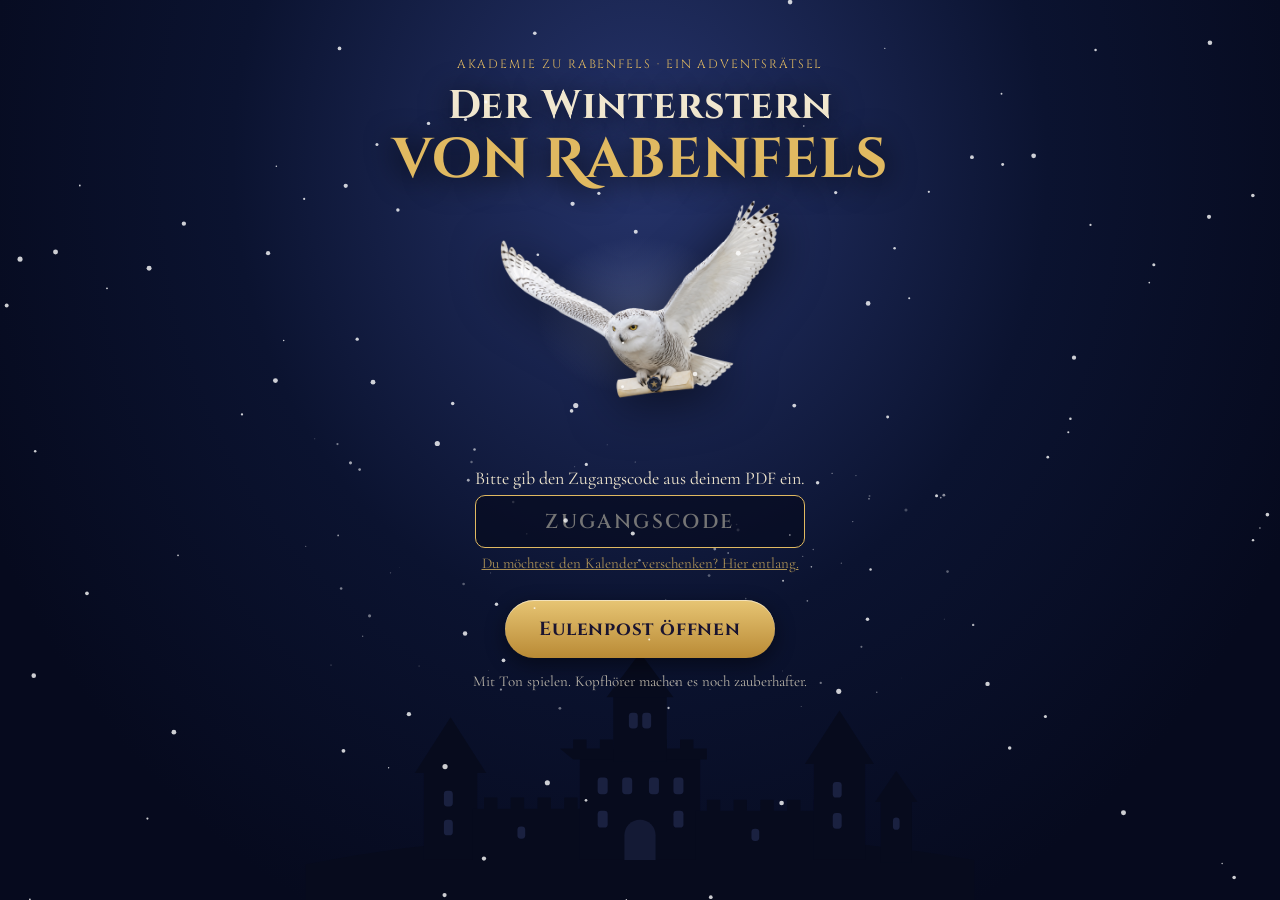
==== commit 71082207: "Vorschau: neue Rätselgestaltung, Schneesturm Eulenbrief, Lichtzeichen Tag 24 Co-Authored-By: Claude " ====
--- a/vorschau/index.html
+++ b/vorschau/index.html
@@ -7,7 +7,7 @@
 <meta name="theme-color" content="#060a1e">
 <meta name="robots" content="noindex">
 <link rel="preconnect" href="https://fonts.googleapis.com"><link rel="preconnect" href="https://fonts.gstatic.com" crossorigin>
-<link href="https://fonts.googleapis.com/css2?family=Cinzel:wght@500;700&family=Cinzel+Decorative:wght@700&family=Cormorant+Garamond:ital,wght@0,500;0,700;1,500;1,700&display=swap" rel="stylesheet">
+<link href="https://fonts.googleapis.com/css2?family=Cinzel:wght@500;700&family=Cinzel+Decorative:wght@700&family=Cormorant+Garamond:ital,wght@0,500;0,700;1,500;1,700&family=Pinyon+Script&display=swap" rel="stylesheet">
 <link rel="stylesheet" href="style.css?v=12">
 </head>
 <body>
--- a/vorschau/style.css
+++ b/vorschau/style.css
@@ -415,3 +415,195 @@
 .frames.painted .frame.talk .pimg::after{content:'';position:absolute;inset:8% 12%;border-radius:50%;box-shadow:0 0 22px 8px rgba(255,214,140,.55);pointer-events:none}
 .frames.painted .frame.lifted .pimg{transform:translateY(-22px) rotate(-4deg)}
 @keyframes ptalk{from{transform:rotate(-1.5deg) scale(1)}to{transform:rotate(1.5deg) scale(1.03)}}
+/* Kessel */
+.kz-cauld{position:relative;padding-top:4px}
+.kz-shelf{position:relative;display:grid;grid-template-columns:repeat(4,1fr);gap:4px;padding:6px 6px 14px;margin:0 2px 6px;border-radius:6px;
+ background:linear-gradient(180deg,rgba(80,52,28,0) 0%,rgba(80,52,28,0) 72%,#7a5232 72%,#5d3b20 86%,#3e2714 100%);}
+.kz-shelf::after{content:'';position:absolute;left:4px;right:4px;bottom:-6px;height:8px;border-radius:50%;background:rgba(40,25,10,.25);filter:blur(4px)}
+.kz-ingr{position:relative;display:flex;flex-direction:column;align-items:center;touch-action:none;cursor:grab;transition:transform .25s,opacity .3s;z-index:2}
+.kz-ingr img{width:100%;max-width:78px;aspect-ratio:1;object-fit:contain;filter:drop-shadow(0 5px 5px rgba(40,20,0,.35));pointer-events:none}
+.kz-ingr.drag{transition:none;z-index:9}
+.kz-ingr.used{opacity:0;pointer-events:none;transform:scale(.6)!important}
+.kz-let{position:absolute;top:2px;right:6%;width:26px;height:26px;border-radius:50%;background:radial-gradient(circle at 35% 30%,#fff3c4,#d7a840 60%,#9a6f1e);color:#3a2306;font:700 15px/26px Cinzel,serif;text-align:center;box-shadow:0 2px 4px rgba(0,0,0,.35);pointer-events:none}
+.kz-ingr small{margin-top:2px;padding:1px 6px;border-radius:3px;background:#fbf3df;border:1px solid #cdb07a;font:600 11.5px/1.3 'Cormorant Garamond',serif;color:#3a2b18;white-space:nowrap;pointer-events:none}
+.kz-pot{position:relative;width:min(78%,300px);margin:0 auto}
+.kz-pot img{position:relative;width:100%;display:block;z-index:2;filter:drop-shadow(0 10px 12px rgba(0,0,0,.35))}
+.kz-glow{position:absolute;left:14%;right:14%;top:27%;height:20%;z-index:3;mix-blend-mode:color;opacity:.95;border-radius:50%;transition:background .4s}
+.kz-glow.pulse{animation:kzpulse .8s ease}
+@keyframes kzpulse{0%{transform:scale(1)}40%{transform:scale(1.12)}100%{transform:scale(1)}}
+.kz-steam{position:absolute;left:0;right:0;top:-10%;height:60%;z-index:4;pointer-events:none}
+.kz-puff{position:absolute;bottom:40%;width:34px;height:34px;border-radius:50%;background:radial-gradient(circle,rgba(255,255,255,.85),rgba(255,255,255,0) 70%);animation:kzpuff 1.6s ease-out forwards}
+.kz-puff.dark{background:radial-gradient(circle,rgba(30,25,40,.9),rgba(30,25,40,0) 70%);width:54px;height:54px}
+@keyframes kzpuff{from{transform:translateY(0) scale(.4);opacity:.9}to{transform:translateY(-110px) scale(2.2);opacity:0}}
+.kz-drop{position:absolute;left:50%;bottom:42%;width:8px;height:8px;border-radius:50%;animation:kzdrop .8s ease-out forwards}
+@keyframes kzdrop{from{transform:translate(0,0)}50%{transform:translate(calc(var(--dx)*.6),-38px)}to{transform:translate(var(--dx),6px);opacity:0}}
+.kz-fly{position:fixed;z-index:9999;pointer-events:none;filter:drop-shadow(0 4px 4px rgba(0,0,0,.4))}
+.kz-reveal{position:absolute;left:50%;top:-6%;transform:translate(-50%,30px) scale(.4);opacity:0;z-index:5;text-align:center;transition:all 1.1s cubic-bezier(.2,1.4,.4,1);pointer-events:none}
+.kz-reveal.on{transform:translate(-50%,-55%) scale(1);opacity:1}
+.kz-reveal img{width:96px;filter:drop-shadow(0 0 14px rgba(255,240,180,.9))}
+.kz-reveal b{display:block;font:700 22px Cinzel,serif;color:#fff6d8;text-shadow:0 0 10px #ffcf6a,0 2px 4px #000;letter-spacing:.12em}
+.kz-seq{min-height:30px;display:flex;justify-content:center;gap:6px;margin:6px 0 2px}
+.kz-seq b{width:28px;height:28px;border-radius:50%;background:radial-gradient(circle at 35% 30%,#fff3c4,#d7a840 60%,#9a6f1e);color:#3a2306;font:700 15px/28px Cinzel,serif;text-align:center;animation:kzpop .35s}
+@keyframes kzpop{from{transform:scale(0)}to{transform:scale(1)}}
+/* Tinte */
+.kz-ink{border-radius:6px;box-shadow:0 6px 14px rgba(60,40,10,.25),inset 0 0 0 1px rgba(160,120,60,.35)}
+.kz-ink .inktext{font-family:'Cormorant Garamond',serif;font-style:italic;font-weight:700;color:#4b2a7a;text-shadow:0 0 6px rgba(150,110,230,.55)}
+.kz-ink.done .inktext{animation:kzink 2s ease}
+@keyframes kzink{0%{text-shadow:0 0 18px rgba(170,130,255,1)}100%{text-shadow:0 0 6px rgba(150,110,230,.55)}}
+.kz-quill{position:absolute;right:-6px;bottom:-10px;width:62px;pointer-events:none;transform:rotate(18deg);filter:drop-shadow(0 4px 4px rgba(0,0,0,.3));z-index:3}
+/* Runenrad */
+.kz-wheel{filter:drop-shadow(0 10px 14px rgba(0,0,0,.35))}
+.kz-wheel.hit g{filter:drop-shadow(0 0 6px #ffd76a)}
+.kz-code{display:flex;justify-content:center;gap:6px}
+.kz-code span{width:34px;height:40px;display:inline-flex;align-items:center;justify-content:center;background:linear-gradient(#fbf3df,#ecd9ac);border:1px solid #b8923f;border-radius:4px;font:700 20px Cinzel,serif;color:#5a1d24;box-shadow:0 2px 4px rgba(60,40,10,.25)}
+/* Kristallkugel */
+.kz-ball{position:relative;width:min(80%,300px);margin:6px auto 0}
+.kz-ball img{width:100%;display:block;filter:drop-shadow(0 12px 14px rgba(0,0,0,.35))}
+.kz-sphere{position:absolute;left:11%;top:6.3%;width:78%;aspect-ratio:1;border-radius:50%;overflow:hidden;display:flex;align-items:center;justify-content:center}
+.kz-sphere .mw{transform:scaleX(-1);font:700 30px Cinzel,serif;color:#3a2a7a;letter-spacing:.12em;text-shadow:0 0 12px rgba(160,140,255,.9)}
+.kz-sphere canvas{position:absolute;inset:0;width:100%;height:100%;border-radius:50%}
+.kz-ball.done .kz-sphere{box-shadow:inset 0 0 30px rgba(170,150,255,.7)}
+/* Monde */
+.kz-moons .m{background:radial-gradient(circle,#1d2a5e,#0d1638);border-radius:12px;padding:4px;box-shadow:inset 0 0 0 1px rgba(224,185,97,.35)}
+.kz-moon{width:100%;filter:drop-shadow(0 0 6px rgba(255,236,170,.35))}
+.kz-moons+.wlab+.opts .opt{background:radial-gradient(circle,#1d2a5e,#0d1638);border-color:#b8923f}
+.kz-moons+.wlab+.opts .opt .lab{color:#f1d690}
+.kz-moons+.wlab+.opts .opt.sel{box-shadow:0 0 0 3px #ffd76a,0 0 16px rgba(255,215,106,.6)}
+/* Treppen */
+.kz-stairs{background:linear-gradient(#5b5045,#3d342b);box-shadow:0 8px 16px rgba(0,0,0,.35)}
+.kz-stairs .t{background:#5d554c;position:relative}
+.kz-stairs .t img{width:100%;height:100%;display:block;transition:transform .35s cubic-bezier(.3,1.4,.5,1)}
+.kz-stairs .t .kz-lit{position:absolute;inset:0;background:radial-gradient(circle,rgba(255,215,106,.55),rgba(255,215,106,0) 70%);opacity:0;transition:opacity .4s;pointer-events:none;mix-blend-mode:screen}
+.kz-stairs .t.lit .kz-lit{opacity:1}
+.send .mark img{width:34px;height:34px;object-fit:contain;filter:drop-shadow(0 2px 3px rgba(0,0,0,.3))}
+.send .mark img.open{filter:drop-shadow(0 0 10px #ffd76a)}
+/* Spieluhr */
+.kz-mrow{display:flex;align-items:center;justify-content:center;gap:4px}
+.kz-mbox{width:58%;max-width:230px}
+.kz-mbox img{width:100%;display:block;filter:drop-shadow(0 8px 10px rgba(0,0,0,.35))}
+.kz-mbox.play img{animation:kzbop .35s}
+@keyframes kzbop{40%{transform:scale(1.04) rotate(-1deg)}}
+.kz-crank{width:120px!important;height:120px!important;margin:0!important;filter:drop-shadow(0 6px 8px rgba(0,0,0,.35))}
+.kz-bells{display:grid;grid-template-columns:repeat(6,1fr);gap:4px;margin-top:8px}
+.kz-bells button{border:0;background:none;padding:0;display:flex;flex-direction:column;align-items:center}
+.kz-bells img{width:100%;max-width:52px;filter:drop-shadow(0 3px 3px rgba(0,0,0,.3));transform-origin:50% 5%}
+.kz-bells b{margin-top:-2px;width:26px;height:26px;border-radius:50%;background:#1f2a5c;color:#f1d690;font:700 14px/26px Cinzel,serif;text-align:center}
+.kz-bells button.ring img{animation:kzring .6s}
+@keyframes kzring{20%{transform:rotate(16deg)}45%{transform:rotate(-12deg)}70%{transform:rotate(6deg)}}
+/* Schneekugel */
+.kz-globe{width:min(80vw,290px)}
+.kz-globe .gimg{width:100%;display:block;filter:drop-shadow(0 10px 14px rgba(0,0,0,.35));touch-action:none}
+.kz-globe canvas.gcv{left:3.5%;top:2.9%;width:93%}
+.kz-globe .globetext{left:17%;right:17%;top:9%;height:34%;font-size:16px}
+/* Kräuter */
+.kz-sudo{background:#4a3420;border-color:#7a5232}
+.kz-sudo button{background:radial-gradient(circle at 50% 40%,#8a6440,#5e4127);color:#fff7e0}
+.kz-sudo button.giv{background:radial-gradient(circle at 50% 40%,#6e4f30,#4a331d)}
+.kz-sudo button img{width:78%;aspect-ratio:1;object-fit:contain;filter:drop-shadow(0 3px 3px rgba(0,0,0,.4))}
+.kz-sudo button.gold{box-shadow:inset 0 0 0 3px #ffd76a,inset 0 0 18px rgba(255,215,106,.6)}
+.kz-legend img{width:30px;height:30px;object-fit:contain}
+/* Waage */
+.kz-recipe div{display:flex;align-items:center;gap:4px;padding:3px 10px;background:#fbf3df;border:1px solid #d2b679;border-radius:8px}
+.kz-recipe img{width:30px;height:30px;object-fit:contain}
+.kz-recipe span{font-size:16px;font-weight:600}
+.kz-scale{filter:drop-shadow(0 8px 10px rgba(60,40,10,.3))}
+/* Kerze */
+.kz-cave{background:#2b2119 url(z/t_mauer.jpg) center/280px auto}
+.kz-cave .insc{color:#ffe1a0;text-shadow:0 0 6px rgba(0,0,0,.9),0 0 2px #000;font-family:'Cormorant Garamond',serif}
+.kz-cave .flame{width:46px!important;height:72px!important;transform:translate(-50%,-60%)!important;filter:drop-shadow(0 0 18px #ffb347)}
+.kz-cave .flame img{width:100%;height:100%;object-fit:contain;animation:kzflick 1.4s infinite alternate}
+@keyframes kzflick{from{filter:brightness(1)}to{filter:brightness(1.18)}}
+/* Fernrohr */
+.scopebox{position:relative}
+.kz-tel{position:absolute;right:-6px;bottom:-14px;width:78px;pointer-events:none;filter:drop-shadow(0 6px 6px rgba(0,0,0,.4))}
+/* Truhe */
+.kz-chest{position:relative;width:min(56%,210px);margin:8px auto 4px}
+.kz-chest img{width:100%;display:block;filter:drop-shadow(0 8px 10px rgba(0,0,0,.35))}
+.kz-chest .k{position:absolute;left:30%;top:-10%;width:40%;opacity:0;transform:translateY(20px) scale(.6);transition:all .8s cubic-bezier(.2,1.4,.4,1)}
+.kz-chest b{position:absolute;left:0;right:0;top:-28%;text-align:center;font:700 34px Cinzel,serif;color:#fff6d8;text-shadow:0 0 12px #ffcf6a,0 2px 4px #000;opacity:0;transition:opacity .6s .5s}
+.kz-chest.open .k{opacity:1;transform:translateY(-34px) scale(1)}
+.kz-chest.open b{opacity:1}
+.kz-chest.open>img:first-child{filter:drop-shadow(0 0 22px rgba(255,210,110,.9))}
+.kz-chest.rattle{animation:kzrat .4s}
+@keyframes kzrat{25%{transform:rotate(-3deg)}50%{transform:rotate(3deg)}75%{transform:rotate(-2deg)}}
+.kz-lockw b{background:linear-gradient(#f3d27a,#b07d2a 50%,#f3d27a);color:#2a1a06;border:2px solid #6b4a14;border-radius:8px}
+.kz-lockw b.roll{animation:kzroll .25s}
+@keyframes kzroll{from{transform:translateY(-6px);opacity:.4}to{transform:none;opacity:1}}
+/* Bücher */
+.kz-shelf2{display:flex;align-items:flex-end;justify-content:center;gap:8px;min-height:180px;padding:10px 10px 0;border-bottom:16px solid #6b4426;border-radius:4px;background:linear-gradient(#3e2a18,#2a1c10);box-shadow:inset 0 10px 20px rgba(0,0,0,.4)}
+.kz-book{position:relative;border:0;background:none;padding:0;width:54px;transition:transform .25s}
+.kz-book img{height:100%;width:100%;object-fit:fill;display:block;filter:drop-shadow(2px 0 3px rgba(0,0,0,.5))}
+.kz-book span{position:absolute;left:50%;top:42%;transform:translate(-50%,-50%);width:28px;height:28px;border-radius:50%;background:#fbf3df;border:2px solid #b8923f;font:700 15px/24px Cinzel,serif;color:#2a2340;text-align:center}
+.kz-book.sel{transform:translateY(-14px)}
+.kz-book.sel img{filter:drop-shadow(0 0 10px #ffd76a)}
+.kz-shelf2.ok .kz-book img{filter:drop-shadow(0 0 10px #ffd76a)}
+/* Eulen */
+.kz-owlrow .owlbtn img{width:64px;height:76px;object-fit:contain}
+.kz-owlrow .owlbtn b{display:block;font:700 13px Cinzel,serif}
+.kz-owlrow .owlbtn.sel img{filter:drop-shadow(0 0 10px #ffd76a)}
+.kz-towers .tower .tw{width:64px;height:100px;object-fit:contain;display:block;margin:0 auto}
+.kz-towers .tower .slot img{width:44px;height:52px;object-fit:contain}
+.kz-towers .tower .slot{min-height:56px;display:flex;flex-direction:column;align-items:center}
+/* Laternen */
+.kz-lantern span{position:relative;display:block;width:56px;height:72px;margin:0 auto}
+.kz-lantern span img{position:absolute;inset:0;width:100%;height:100%;object-fit:contain;transition:opacity .25s}
+.kz-lantern .on{opacity:0}
+.kz-lantern.lit .on{opacity:1;filter:drop-shadow(0 0 16px #ffc65a)}
+.kz-lantern b{font:700 16px Cinzel,serif}
+/* Zeitung */
+.kz-xw{background:#f4ecd8 url(z/t_pergament.jpg) center/cover;padding:10px 8px;border-radius:6px;box-shadow:0 4px 10px rgba(60,40,10,.25)}
+.kz-paper{text-align:center;font:700 15px Cinzel,serif;letter-spacing:.06em;color:#2a2340;border-bottom:2px double #6b5a3a;margin-bottom:8px;padding-bottom:4px}
+.kz-paper small{display:block;font:italic 500 12px 'Cormorant Garamond',serif;letter-spacing:0}
+/* Unterschiede */
+.kz-diff{position:relative;border-radius:8px;overflow:hidden;box-shadow:0 4px 10px rgba(0,0,0,.3)}
+.kz-diff>img{width:100%;display:block}
+.kz-patch{position:absolute;border-radius:50%;background-image:url(z/t_hof.jpg);background-repeat:no-repeat;-webkit-mask:radial-gradient(circle,#000 62%,transparent 72%);mask:radial-gradient(circle,#000 62%,transparent 72%)}
+.kz-dspr{position:absolute}
+.kz-mark{position:absolute;width:13%;aspect-ratio:1;border:3px solid #ffd56a;border-radius:50%;transform:translate(-50%,-50%);box-shadow:0 0 10px #ffd56a;pointer-events:none}
+/* Teppich */
+.kz-pix{background:#14204a url(z/t_teppich.jpg) center/cover;padding:10px;border-radius:8px}
+.kz-pix button{background:rgba(20,30,70,.55);color:#f1d690;border:1px solid rgba(224,185,97,.35)}
+.kz-pix button.on{background:linear-gradient(#f3d27a,#b07d2a);color:#2a1a06;box-shadow:0 0 10px rgba(255,210,110,.7)}
+/* Eulenbrief im Schneesturm */
+#s-env{background:#0b1230 url(z/t_sturm.jpg) center/cover no-repeat}
+#s-env::before{content:'';position:absolute;inset:0;background:radial-gradient(ellipse at 50% 45%,rgba(10,16,48,0) 30%,rgba(6,10,30,.55) 100%);pointer-events:none}
+#s-env .env-wrap{position:relative}
+#s-env .env-date{font-size:17px;text-shadow:0 2px 6px #000}
+.letter{aspect-ratio:959/898;width:min(90vw,370px)}
+.lt-back{background:url(z/o_brief_zu.webp) center/contain no-repeat!important;box-shadow:none!important;filter:drop-shadow(0 18px 26px rgba(0,0,0,.6))}
+.lt-front,.lt-flap{display:none!important}
+.lt-card{left:12%!important;right:12%!important;top:14%!important;bottom:12%!important;background:#fbf4e3 url(z/t_pergament.jpg) center/cover!important;border:2px solid #c9a24e;box-shadow:inset 0 0 0 4px rgba(201,162,78,.25);font-family:Cinzel,serif;color:#5a1d24;z-index:0!important;opacity:0;transition:transform 1s ease .4s,opacity .3s .3s!important}
+.letter.opened .lt-back{background-image:url(z/o_brief_offen.webp)!important;transition:background-image .2s}
+.letter.opened .lt-card{opacity:1;transform:translateY(-62%)!important;z-index:5!important}
+.rune{top:53%!important;width:40%!important}
+.rune svg{filter:drop-shadow(0 6px 8px rgba(0,0,0,.5))}
+
+.kz-blink{position:relative;height:300px;margin:4px 0 12px;border-radius:16px;overflow:hidden;background:#0b1230 url(z/t_himmel.jpg) center/cover;box-shadow:inset 0 0 0 1px rgba(255,215,140,.35),0 10px 30px rgba(0,0,0,.35)}
+.kz-bl-tower{position:absolute;left:50%;bottom:-6px;height:270px;transform:translateX(-50%);filter:brightness(.78) saturate(.9);transition:filter .1s}
+.kz-blink.on .kz-bl-tower{filter:brightness(.95) saturate(1)}
+.kz-bl-glow{position:absolute;left:calc(50% - 3px);top:150px;width:120px;height:120px;margin:-60px 0 0 -60px;border-radius:50%;background:radial-gradient(circle,#fffbe6 0,#ffe28a 14%,rgba(255,200,80,.55) 30%,rgba(255,180,60,0) 68%);opacity:.08;transition:opacity .07s;mix-blend-mode:screen;pointer-events:none}
+.kz-blink.on .kz-bl-glow{opacity:1}
+.kz-bl-ray{position:absolute;inset:0;background:radial-gradient(ellipse at calc(50% - 3px) 150px,rgba(255,226,140,.38),rgba(255,226,140,0) 55%);opacity:0;transition:opacity .07s;pointer-events:none}
+.kz-blink.on .kz-bl-ray{opacity:1}
+.kz-bl-snow{position:absolute;inset:-20px;background-image:radial-gradient(2px 2px at 20px 30px,#fff,transparent),radial-gradient(1.5px 1.5px at 80px 120px,#fff,transparent),radial-gradient(2px 2px at 150px 60px,#fff,transparent),radial-gradient(1px 1px at 200px 180px,#fff,transparent),radial-gradient(1.5px 1.5px at 260px 90px,#fff,transparent);background-size:300px 220px;opacity:.7;animation:kzsnow 9s linear infinite}
+@keyframes kzsnow{to{background-position:40px 220px}}
+.kz-bl-trail{position:absolute;left:0;right:0;bottom:12px;display:flex;justify-content:center;gap:8px;min-height:14px}
+.kz-bl-trail i,.kz-mtab i{display:inline-block;height:10px;border-radius:6px;background:#ffd56a;box-shadow:0 0 8px #ffc94a}
+.kz-bl-trail i{opacity:0;transform:scale(.4);transition:all .25s}.kz-bl-trail i.in{opacity:1;transform:none}
+.kz-bl-trail i.d,.kz-mtab i.d{width:10px}.kz-bl-trail i.l,.kz-mtab i.l{width:30px}
+.kz-mtab{background:#f3e6c8 url(z/t_pergament.jpg) center/cover;border-radius:12px;padding:10px;gap:6px}
+.kz-mtab>div{display:flex;justify-content:center;background:rgba(255,250,235,.55);padding:5px 2px;align-items:center;gap:6px;color:#3b2a14;font-size:13px}
+.kz-mtab b{font-family:Cinzel,serif;color:#7a1f1f;min-width:14px}
+.kz-mtab span{display:inline-flex;gap:3px;align-items:center}
+.kz-mtab i{height:6px;box-shadow:none;background:#3b2a14}.kz-mtab i.d{width:6px}.kz-mtab i.l{width:16px}
+
+.lt-card{flex-direction:column;align-items:center!important;justify-content:center!important;gap:4px;padding:6% 6%!important;text-align:center;letter-spacing:.06em!important}
+.lt-card small{font:600 9px/1.2 Cinzel,serif;letter-spacing:.22em;text-transform:uppercase;color:#8a6a2a}
+.lt-card b{font:700 22px/1.1 'Cinzel Decorative',Cinzel,serif;color:#5a1d24;letter-spacing:.04em}
+.lt-card em{font:italic 500 15px/1.2 'Cormorant Garamond',Georgia,serif;color:#3b2a14;letter-spacing:0}
+.lt-card span{font:400 21px/1.2 'Pinyon Script',cursive;color:#1f3d94;letter-spacing:0;margin-top:2px}
+.lt-card .lc-orn{display:block;width:70%;height:12px;background:linear-gradient(90deg,transparent,#c9a24e 30%,#c9a24e 70%,transparent) center/100% 1px no-repeat;position:relative}
+.lt-card .lc-orn:after{content:'';position:absolute;left:50%;top:50%;width:8px;height:8px;margin:-4px;background:#c9a24e;transform:rotate(45deg)}
+.letter.opened .lt-card{transform:translateY(-70%) rotate(-1.5deg)!important;box-shadow:0 14px 26px rgba(0,0,0,.45),inset 0 0 0 4px rgba(201,162,78,.25)!important}
+.letter.opened .lt-back{filter:drop-shadow(0 18px 26px rgba(0,0,0,.6)) drop-shadow(0 0 30px rgba(255,220,140,.35))}
+#s-env .env-hint{background:rgba(8,14,40,.55);backdrop-filter:blur(4px);-webkit-backdrop-filter:blur(4px);border-radius:14px;padding:8px 14px;text-shadow:0 1px 4px #000}
